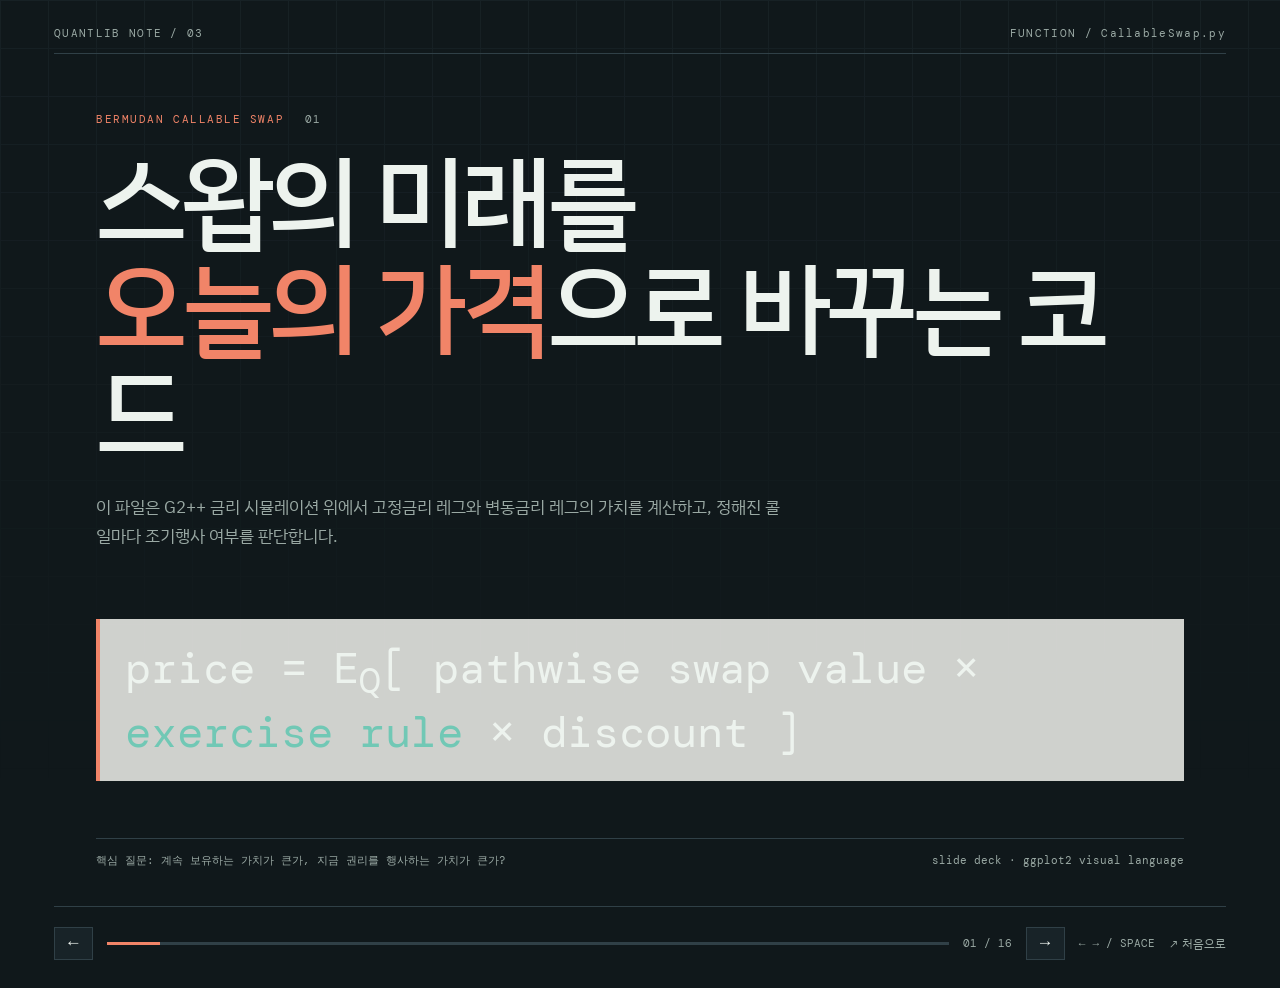
==== docs/index.html @ 8a4e070f "Add CallableSwap presentation and project files" ====
<!doctype html>
<html lang="ko">
<head>
  <meta charset="utf-8">
  <meta name="viewport" content="width=device-width, initial-scale=1">
  <title>CallableSwap.py / Code Walkthrough</title>
  <link rel="stylesheet" href="callableswap-slides.css">
</head>
<body>
  <main class="deck" aria-label="CallableSwap.py 금융공학 코드 설명 프레젠테이션">
    <div class="topline"><span>QUANTLIB NOTE / 03</span><span>FUNCTION / CallableSwap.py</span></div>
    <div class="slides">
      <section class="slide active">
        <div class="eyebrow">BERMUDAN CALLABLE SWAP <span class="section-number">01</span></div>
        <h1>스왑의 미래를<br><em>오늘의 가격</em>으로 바꾸는 코드</h1>
        <p class="lead">이 파일은 G2++ 금리 시뮬레이션 위에서 고정금리 레그와 변동금리 레그의 가치를 계산하고, 정해진 콜일마다 조기행사 여부를 판단합니다.</p>
        <div class="hero-equation"><span>price</span> = E<sub>Q</sub>[ <span>pathwise swap value</span> × <span>exercise rule</span> × <span>discount</span> ]</div>
        <div class="footer-note"><span>핵심 질문: 계속 보유하는 가치가 큰가, 지금 권리를 행사하는 가치가 큰가?</span><span>slide deck · ggplot2 visual language</span></div>
      </section>

      <section class="slide">
        <div class="eyebrow">00 / MAP</div><h2>코드의 전체 흐름은<br><strong>가격 결정 파이프라인</strong>입니다</h2>
        <div class="flow">
          <div class="flow-step"><small>01</small><b>Contract</b><span>일정, 방향, 금리, 스프레드, 명목금액</span></div><div class="flow-arrow">→</div>
          <div class="flow-step"><small>02</small><b>Simulation</b><span>x(t), y(t), phi(t)로 short rate 경로 구성</span></div><div class="flow-arrow">→</div>
          <div class="flow-step"><small>03</small><b>Cash flows</b><span>고정·변동 레그를 call date에서 현재가치화</span></div><div class="flow-arrow">→</div>
          <div class="flow-step"><small>04</small><b>Exercise</b><span>LSM으로 continuation value를 추정</span></div><div class="flow-arrow">→</div>
          <div class="flow-step"><small>05</small><b>Price</b><span>경로별 payoff를 오늘로 할인해 평균</span></div>
        </div>
        <div class="code-strip"><code>price_callable_swap(...)</code><span>가 호출하는 핵심 내부 함수</span><b>_build_schedule · _prepare_swap_cashflows · _lsm_regression</b></div>
      </section>

      <section class="slide">
        <div class="eyebrow">01 / CONTRACT & VALIDATION</div><h2>먼저 날짜와 계약 방향을<br><em>계산 가능한 상태</em>로 고정합니다</h2>
        <div class="grid-two">
          <article class="panel"><div class="panel-label">INPUT CONTRACT</div><h3>가격 함수의 공개 입력</h3><p><span class="mono">valuation_date</span>부터 <span class="mono">maturity</span>까지의 기간, 콜일 배열, receiver/payer 방향, call right, fixed rate와 floating spread를 받습니다.</p><div class="tag-row"><span class="tag">receiver_payer</span><span class="tag">call_right</span><span class="tag">notional</span><span class="tag">fixed_leg_tenor</span><span class="tag">floating_leg_tenor</span></div></article>
          <article class="panel"><div class="panel-label">GUARDRAILS</div><h3>조용한 오류를 먼저 차단</h3><p>시뮬레이션의 x/y shape, times 길이, 양수 dt, valuation date 일치 여부, call date의 위치를 검증합니다. 이 검증이 실패하면 숫자를 만들기 전에 즉시 예외를 냅니다.</p><div class="annotation">금융 계산에서 날짜가 한 칸 밀리는 오류는 문법 오류보다 위험합니다. 따라서 date → index 변환 전에 경계조건을 명시합니다.</div></article>
        </div>
        <div class="code-strip"><code>if valuation_date != simulation_today: raise ValueError(...)</code><b>모형의 시간축과 계약의 평가 기준일을 일치시킴</b></div>
      </section>

      <section class="slide">
        <div class="eyebrow">02 / SCHEDULE</div><h2>실제 날짜를<br><strong>시뮬레이션 격자</strong>에 투영합니다</h2>
        <p class="small-lead">QuantLib의 <span class="mono">Schedule</span>은 TARGET calendar와 Modified Following 규칙으로 현금흐름 날짜를 만들고, 이후 각 날짜는 균일 시간 격자의 정수 인덱스로 변환됩니다.</p>
        <div class="schedule"><div class="schedule-line"></div><div class="date-points"><div class="date-point"><b>t₀</b><i></i><span>valuation</span></div><div class="date-point"><b>t₁</b><i></i><span>coupon / fixing</span></div><div class="date-point call"><b>t₂</b><i></i><span>call date</span></div><div class="date-point"><b>t₃</b><i></i><span>payment</span></div><div class="date-point call"><b>t₄</b><i></i><span>call date</span></div><div class="date-point"><b>t₅</b><i></i><span>maturity</span></div></div><div class="schedule-legend"><span><i></i> cash flow / simulation point</span><span><i class="coral"></i> exercise opportunity</span></div></div>
        <div class="formula-box"><span class="coral">t</span> = day_counter.yearFraction(valuation_date, date)<br><span class="teal">index</span> = int(round(t / dt))</div>
        <p class="formula-caption">코드의 <span class="mono">_date_to_simulation_index()</span>는 날짜를 직접 비교하지 않고, 시뮬레이션이 이해하는 좌표로 바꿉니다.</p>
      </section>

      <section class="slide">
        <div class="eyebrow">03 / G2++ SHORT RATE</div><h2>경로의 금리는<br><em>세 조각의 합</em>으로 읽습니다</h2>
        <div class="grid-two">
          <div><div class="formula-box"><span class="coral">r(t)</span> = <span class="yellow">phi(t)</span> + <span class="teal">x(t)</span> + <span class="blue">y(t)</span><br><br>dx = −a·x·dt + sigma·dW₁<br>dy = −b·y·dt + eta·dW₂<br>corr(dW₁, dW₂) = rho</div><p class="formula-caption">이 파일은 x와 y를 새로 시뮬레이션하지 않고, simulation dictionary에서 읽습니다.</p></div>
          <div><div class="plot"><div class="plot-line one"></div><div class="plot-line two"></div><div class="plot-line three"></div><span class="plot-label top">short rate</span><span class="plot-label bottom">time</span><div class="plot-axis"><span>0</span><span>call 1</span><span>call 2</span><span>maturity</span></div></div><p class="formula-caption"><span class="mono">phi</span>는 시장 커브를 붙잡고, x/y는 미래 금리의 확률적 움직임을 제공합니다.</p></div>
        </div>
        <div class="code-strip"><code>short_rates = x_paths + y_paths + phi[np.newaxis, :]</code><b>(n_paths, n_times) broadcasting으로 전 경로를 한 번에 생성</b></div>
      </section>

      <section class="slide">
        <div class="eyebrow">04 / CUMULATIVE DISCOUNTING</div><h2>할인은 매번 적분하지 않고<br><strong>누적값의 비율</strong>로 재사용합니다</h2>
        <div class="matrix-flow"><div class="matrix-card"><span class="shape">INPUT</span><b>r[path, time]</b><p>각 경로의 단기금리. trapezoidal rule로 시간구간 적분</p></div><div class="matrix-arrow">→</div><div class="matrix-card"><span class="shape">CACHE</span><b>I(0,t)</b><p>경로별 누적 적분을 한 번만 계산</p></div><div class="matrix-arrow">→</div><div class="matrix-card"><span class="shape">QUERY</span><b>DF(i,j)</b><p>exp(−(I(0,j) − I(0,i))) = DF(0,j) / DF(0,i)</p></div></div>
        <div class="formula-box"><span class="coral">increments</span> = 0.5 × (r[:, :-1] + r[:, 1:]) × dt<br><span class="teal">cumulative_integral[:, 1:]</span> = cumsum(increments, axis=1)<br><span class="yellow">cumulative_df</span> = exp(−cumulative_integral)</div>
        <p class="formula-caption">이 최적화가 뒤의 fixed leg, floating leg, continuation discount, valuation-date discount를 모두 지탱합니다.</p>
      </section>

      <section class="slide">
        <div class="eyebrow">05 / SWAP VALUE</div><h2>콜일의 스왑 가치는<br><em>두 레그의 현재가치 차이</em>입니다</h2>
        <table class="leg-table"><thead><tr><th>LEG</th><th>CODE IDEA</th><th>FINANCIAL MEANING</th></tr></thead><tbody><tr><td>FIXED</td><td>fixed_rate × accrual × notional × P(call, pay)</td><td>미래 고정 쿠폰을 콜일 기준으로 할인</td></tr><tr><td>FLOATING</td><td>(forward + spread) × accrual × notional × P(call, pay)</td><td>P(call, start) / P(call, pay)로 forward 생성</td></tr><tr><td>SWAP</td><td>fixed_pv − floating_pv</td><td>Receiver의 관점. Payer는 부호를 반전</td></tr></tbody></table>
        <div class="formula-box"><span class="coral">L_fixed</span> = Σ K · alphaᵢ · N · P(t, Tᵢ)<br><span class="teal">L_float</span> = Σ [(P(t, Sᵢ) / P(t, Tᵢ) − 1) / tauᵢ + spread] · tauᵢ · N · P(t, Tᵢ)<br><span class="yellow">V_swap(t)</span> = L_fixed − L_float &nbsp; (RECEIVER)</div>
        <div class="annotation">floating leg에서 forward와 discount가 같은 경로의 cumulative DF에서 나오므로, 모델의 금리 상태와 현금흐름 평가가 일관됩니다.</div>
      </section>

      <section class="slide">
        <div class="eyebrow">06 / VECTORISATION</div><h2>Python loop는 콜일에만 남기고<br><strong>경로 계산은 NumPy로 묶습니다</strong></h2>
        <div class="grid-two"><article class="panel"><div class="panel-label">BEFORE</div><h3>비싼 중첩 반복</h3><p>path → call date → payment cash flow 순서로 Python에서 반복하면 경로 수와 현금흐름 수가 곱해집니다.</p><div class="formula-box">for path in paths:<br>&nbsp;&nbsp;for call in calls:<br>&nbsp;&nbsp;&nbsp;&nbsp;for payment in cashflows:</div></article><article class="panel"><div class="panel-label">CURRENT</div><h3>행렬 브로드캐스팅</h3><p>한 콜일에서 모든 path의 discount matrix를 만들고, payment 축으로 합산합니다. 명시적 path loop가 사라집니다.</p><div class="formula-box">cumulative_df[:, payment_indices]<br>/ cumulative_df[:, call_index]<br>→ sum(axis=1)</div></article></div>
        <div class="code-strip"><code>discount_factors.shape = (n_paths, n_payments)</code><b>계산량은 남지만 Python interpreter overhead를 줄임</b></div>
      </section>

      <section class="slide">
        <div class="eyebrow">07 / EXERCISE PAYOFF</div><h2>콜 권리는<br><em>스왑 가치의 부호</em>로 결정됩니다</h2>
        <p class="small-lead">이 구현에서 call right는 receiver 또는 payer입니다. 같은 swap position이라도 누가 권리를 행사하는지에 따라 유리한 방향이 달라집니다.</p>
        <div class="decision-grid"><div class="decision-card continuation"><small>UNDERLYING SWAP</small><strong>V_swap</strong><span>Receiver: fixed − floating<br>Payer: floating − fixed</span></div><div class="versus">→</div><div class="decision-card exercise"><small>EXERCISE VALUE</small><strong>max(benefit, 0)</strong><span>자기 포지션을 종료하거나<br>상대방에게 종료를 요구하는 권리</span></div></div>
        <div class="formula-box"><span class="coral">call_right = RECEIVER</span><br>receiver_payer == RECEIVER → max(−V_swap, 0)<br>receiver_payer == PAYER &nbsp;&nbsp;→ max(V_swap, 0)<br><br><span class="teal">call_right = PAYER</span>도 같은 논리로 자신의 불리한 포지션을 반대 방향에서 읽습니다.</div>
        <div class="annotation">이 단계의 반환값은 아직 오늘의 가격이 아닙니다. 각 콜일에 “그때 행사하면 얻는 가치”를 저장한 exercise_values 행렬입니다.</div>
      </section>

      <section class="slide">
        <div class="eyebrow">08 / LSM REGRESSION</div><h2>미래의 선택 가치를<br><strong>현재 상태에서 추정</strong>합니다</h2>
        <div class="regression"><div><p class="small-lead">Longstaff-Schwartz는 실제로 미래 경로를 모두 아는 것이 아니라, 현재의 상태변수 x, y가 주어졌을 때 continuation value의 조건부 기대값을 회귀로 근사합니다.</p><div class="basis"><span>1</span><span>x</span><span>y</span><span>x²</span><span>x·y</span><span>y²</span></div><p class="formula-caption">A · beta ≈ continuation_value<br>continuation_estimate = A · beta</p></div><div><div class="scatter"><i class="point p1"></i><i class="point p2"></i><i class="point p3"></i><i class="point p4"></i><i class="point p5"></i><i class="point p6"></i></div><p class="formula-caption">점: 경로별 미래가치 · 선: 상태변수 기반 조건부 추정치</p></div></div>
        <div class="formula-box"><span class="coral">A</span> = [1, x, y, x², x·y, y²]<br><span class="teal">beta</span> = np.linalg.lstsq(A, continuation_value)<br><span class="yellow">estimate</span> = A @ beta</div>
        <div class="annotation">경로 수가 basis 차원보다 작으면 평균 continuation value를 사용합니다. 이는 회귀가 불안정해지는 작은 샘플의 fallback입니다.</div>
      </section>

      <section class="slide">
        <div class="eyebrow">09 / BACKWARD INDUCTION</div><h2>가장 먼 콜일부터<br><em>시간을 거꾸로 읽습니다</em></h2>
        <div class="backward"><div class="backward-row"><span>last call</span><div>straight swap value</div><div>exercise value</div><div>initialize option_values</div></div><div class="backward-row current"><span>call k</span><div>future option value</div><div>discount to call k</div><div>LSM estimate → exercise?</div></div><div class="backward-row"><span>call k−1</span><div>updated selected paths</div><div>discount again</div><div>repeat</div></div><div class="backward-row"><span>today</span><div>selected payoff</div><div>discount to t₀</div><div>Monte Carlo mean</div></div></div>
        <div class="rule"><span>exercise_now =</span> exercise_value <b>&gt;</b> continuation_estimate<br><span>selected paths</span>만 option_values와 exercise_date_index를 갱신합니다.</div>
        <p class="formula-caption">이미 행사한 경로는 <span class="mono">alive = ~exercised</span>에서 제외합니다. Bermudan exercise의 “한 번만 행사” 조건을 배열 상태로 관리하는 부분입니다.</p>
      </section>

      <section class="slide">
        <div class="eyebrow">10 / TODAY'S PRICE</div><h2>행사된 payoff를 오늘로 가져와<br><strong>경로 평균</strong>을 냅니다</h2>
        <div class="metrics"><div class="metric"><small>PATHWISE VALUE</small><strong>PVₚ</strong><span>선택된 콜일의 option value × DF(call, today)</span></div><div class="metric"><small>MONTE CARLO PRICE</small><strong>mean(PVₚ)</strong><span>경로별 현재가치의 산술평균</span></div><div class="metric"><small>STATISTICAL ERROR</small><strong>σ / √N</strong><span>표본 표준편차로 standard error 계산</span></div></div>
        <div class="formula-box"><span class="coral">present_values[exercised_mask]</span> = option_values × cumulative_df[path, selected_call] / cumulative_df[path, 0]<br><span class="teal">price</span> = np.mean(present_values)<br><span class="yellow">95% CI</span> = price ± 1.96 × standard_error</div>
        <div class="annotation">결과의 핵심은 가격 하나만이 아닙니다. 경로별 PV, 행사일 인덱스, 콜일별 exercise statistics가 함께 반환되어 모델의 결정을 진단할 수 있습니다.</div>
      </section>

      <section class="slide">
        <div class="eyebrow">11 / RESULT CONTRACT</div><h2>가격과 진단 데이터를<br><em>하나의 result dictionary</em>로 묶습니다</h2>
        <div class="output-grid"><div class="tree"><b>result</b><div class="tree-row"><span>Price</span><span>Standard Error</span><span>95% CI</span></div><div class="tree-row"><span>Exercise Statistics</span><span>Path Values</span><span>Exercise Date Index</span></div><div class="tree-row"><span>Swap Values</span><span>Exercise Values</span><span>Short Rate Paths</span></div><div class="tree-row"><span>Phi Path</span><span>Fixed Rate</span><span>Notional</span></div></div><div class="panel"><div class="panel-label">WHY IT MATTERS</div><ul class="check-list"><li>가격이 어떤 콜 정책에서 나왔는지 추적</li><li>날짜별 행사 비율로 경제적 직관 확인</li><li>경로 배열을 재분석하거나 시각화</li><li>print 함수와 웹/Excel 계층이 재사용</li></ul></div></div>
        <div class="code-strip"><code>print_callable_swap_result(result)</code><b>표시 계층과 계산 계층을 분리</b></div>
      </section>

      <section class="slide">
        <div class="eyebrow">12 / ZERO COUPON VARIANT</div><h2>같은 엔진으로<br><strong>Zero Coupon Callable Bond</strong>도 가격화합니다</h2>
        <div class="grid-two"><article class="panel"><div class="panel-label">BOND VALUE</div><h3>상환액과 콜 가격</h3><p>만기 상환액은 <span class="mono">notional × (1 + rate)^t</span>로 만들고, 콜일의 accrued value를 행사 가격으로 사용합니다.</p><div class="formula-box"><span class="coral">B(T)</span> = N(1 + z)<sup>τ(trade,T)</sup><br><span class="teal">CallPrice(t)</span> = N(1 + z)<sup>τ(trade,t)</sup></div></article><article class="panel"><div class="panel-label">OPTION LOGIC</div><h3>straight bond와 비교</h3><p>콜일의 straight bond value와 call price를 비교하고, continuation estimate보다 call price가 낮으면 발행자가 상환합니다.</p><div class="formula-box"><span class="yellow">Callable</span> = min(straight value, call price)<br><span class="teal">Option value</span> = straight price − callable price</div></article></div>
        <div class="annotation">swap 버전은 exercise payoff를 별도로 계산하지만, zero-coupon 버전은 채권 가치와 call price의 최소값을 backward induction하는 구조입니다.</div>
      </section>

      <section class="slide">
        <div class="eyebrow">13 / REVIEW NOTES</div><h2>이 코드에서 읽어야 할<br><em>금융공학적 가정</em></h2>
        <div class="grid-two"><article class="panel"><div class="panel-label">MODEL ASSUMPTIONS</div><h3>무엇을 가정하는가</h3><p>G2++ short-rate paths가 위험중립 평가에 적합하고, deterministic shift phi가 초기 커브를 맞춘다고 봅니다. 현금흐름은 pathwise discount factor로 평가합니다.</p></article><article class="panel"><div class="panel-label">NUMERICAL ASSUMPTIONS</div><h3>무엇이 근사인가</h3><p>날짜를 uniform grid index로 반올림하고, 할인 적분은 trapezoidal rule을 사용합니다. LSM continuation value는 제한된 polynomial basis로 근사합니다.</p></article><article class="panel"><div class="panel-label">DIAGNOSTICS</div><h3>무엇을 점검할까</h3><p>call index가 중복되지 않는지, maturity가 simulation horizon 안에 있는지, 행사 비율이 비정상적으로 0% 또는 100%에 몰리지 않는지 봅니다.</p></article><article class="panel"><div class="panel-label">PERFORMANCE</div><h3>무엇을 빠르게 했는가</h3><p>cumulative DF 캐시, 사전 계산된 schedule index, NumPy broadcasting, 행렬 LSM으로 반복 계산을 줄였습니다.</p></article></div>
        <div class="code-strip"><code>CallableSwap.py</code><b>가격 숫자보다 먼저, 시간축·부호·조건부 기대값의 의미를 검증</b></div>
      </section>

      <section class="slide">
        <div class="eyebrow">14 / TAKEAWAY</div><h2>이 파일의 한 문장 요약은<br><strong>“선택이 있는 스왑을 경로별로 가격화한다”</strong>입니다</h2>
        <p class="lead">시장에 맞춘 G2++ 경로에서 각 콜일의 swap value를 계산하고, LSM으로 미래 유지가치를 추정한 뒤, 행사된 payoff를 평가일로 할인해 Monte Carlo 평균을 얻습니다.</p>
        <div class="hero-equation"><span>simulation</span> → <span>discounted cash flows</span> → <span>LSM exercise</span> → <span>price + diagnostics</span></div>
        <div class="footer-note"><span>다음 읽을 파일: G2Simulation.py · Callablehybridbond.py · SwaptionVolCalib.py</span><span><a href="index.html">처음으로 ↗</a></span></div>
      </section>
    </div>
    <nav class="controls"><button id="prev" aria-label="이전 슬라이드">←</button><div class="progress"><span id="fill"></span></div><span class="counter" id="counter">01 / 16</span><button id="next" aria-label="다음 슬라이드">→</button><span class="hint">← → / SPACE</span><a href="index.html">↗ 처음으로</a></nav>
  </main>
  <script>
    const slides = [...document.querySelectorAll('.slide')];
    const fill = document.querySelector('#fill');
    const counter = document.querySelector('#counter');
    let current = 0;
    function show(index) { current = (index + slides.length) % slides.length; slides.forEach((slide, i) => slide.classList.toggle('active', i === current)); fill.style.width = `${((current + 1) / slides.length) * 100}%`; counter.textContent = `${String(current + 1).padStart(2, '0')} / ${String(slides.length).padStart(2, '0')}`; window.scrollTo({top: 0, behavior: 'smooth'}); }
    document.querySelector('#prev').addEventListener('click', () => show(current - 1));
    document.querySelector('#next').addEventListener('click', () => show(current + 1));
    document.addEventListener('keydown', event => { if (['ArrowRight', ' ', 'PageDown'].includes(event.key)) { event.preventDefault(); show(current + 1); } if (['ArrowLeft', 'PageUp'].includes(event.key)) { event.preventDefault(); show(current - 1); } });
    show(0);
  </script>
</body>
</html>
---- docs/callableswap-slides.css ----
@import url('https://fonts.googleapis.com/css2?family=DM+Mono:wght@400;500&family=IBM+Plex+Sans+KR:wght@400;500;600;700&family=Space+Grotesk:wght@400;500;600;700&display=swap');
:root { --paper:#10181b; --ink:#edf3ee; --muted:#9aa9a4; --grid:#304047; --coral:#f18468; --teal:#71c8b5; --blue:#8eb9d4; --yellow:#e9c46a; --panel:#182328; }
* { box-sizing:border-box; } html,body { margin:0; min-height:100%; } body { background:var(--paper); color:var(--ink); font-family:'IBM Plex Sans KR','Space Grotesk',sans-serif; }
body:before { content:''; position:fixed; inset:0; pointer-events:none; opacity:.24; background-image:linear-gradient(var(--grid) 1px,transparent 1px),linear-gradient(90deg,var(--grid) 1px,transparent 1px); background-size:48px 48px; mask-image:linear-gradient(to bottom,black,transparent 88%); }
.deck { width:min(1320px,100%); min-height:100vh; margin:auto; padding:26px 54px 28px; display:flex; flex-direction:column; position:relative; }
.topline { display:flex; justify-content:space-between; color:var(--muted); font:11px 'DM Mono',monospace; letter-spacing:.12em; border-bottom:1px solid var(--grid); padding-bottom:13px; }.slides { flex:1; position:relative; min-height:650px; }.slide { display:none; min-height:650px; padding:58px 3.3vw 38px; animation:rise .4s ease both; }.slide.active { display:block; } @keyframes rise { from { opacity:0; transform:translateY(10px); } to { opacity:1; transform:none; } }
.eyebrow { color:var(--coral); font:11px 'DM Mono',monospace; letter-spacing:.14em; margin-bottom:20px; }.section-number { color:var(--muted); font:11px 'DM Mono',monospace; margin-left:12px; } h1,h2,h3,p { margin-top:0; } h1,h2 { font-weight:500; letter-spacing:-.045em; line-height:1.04; } h1 { font-size:clamp(54px,8vw,105px); max-width:1050px; margin-bottom:26px; } h2 { font-size:clamp(37px,5.2vw,70px); max-width:1030px; margin-bottom:18px; } h1 em,h2 em { color:var(--coral); font-style:normal; } h1 strong,h2 strong { color:var(--teal); font-weight:500; } .lead { max-width:690px; color:var(--muted); line-height:1.75; font-size:17px; }.small-lead { max-width:720px; color:var(--muted); line-height:1.7; }.mono { font-family:'DM Mono',monospace; }
.hero-equation { margin:68px 0 57px; padding:21px 25px; border-left:4px solid var(--coral); background:rgba(251,250,246,.82); color:var(--ink); font:clamp(23px,3.4vw,48px) 'DM Mono',monospace; box-shadow:0 1px 0 rgba(39,49,58,.08); }.hero-equation span:nth-child(2) { color:var(--coral); }.hero-equation span:nth-child(4) { color:var(--teal); }.hero-equation span:nth-child(6) { color:var(--blue); }.footer-note { border-top:1px solid var(--grid); padding-top:14px; display:flex; justify-content:space-between; color:var(--muted); font:11px 'DM Mono',monospace; }
.flow { display:grid; grid-template-columns:repeat(5,1fr); gap:0; align-items:stretch; margin:52px 0 48px; }.flow-step { background:var(--panel); border-top:3px solid var(--teal); padding:20px 16px; min-height:142px; }.flow-step:nth-child(3) { border-color:var(--coral); }.flow-step:nth-child(5) { border-color:var(--blue); }.flow-step small { color:var(--coral); font:10px 'DM Mono',monospace; }.flow-step b { display:block; margin:13px 0 8px; font-size:18px; }.flow-step span { color:var(--muted); font-size:12px; line-height:1.45; }.flow-arrow { align-self:center; text-align:center; color:var(--coral); font-size:22px; }
.grid-two { display:grid; grid-template-columns:1fr 1fr; gap:28px; margin:42px 0; }.panel { border:1px solid var(--grid); background:rgba(251,250,246,.82); padding:23px; }.panel-label { color:var(--coral); font:10px 'DM Mono',monospace; letter-spacing:.1em; }.panel h3 { margin:14px 0 10px; font-size:23px; font-weight:500; }.panel p { color:var(--muted); font-size:14px; line-height:1.65; }.tag-row { display:flex; flex-wrap:wrap; gap:8px; margin-top:18px; }.tag { border:1px solid var(--grid); padding:7px 9px; color:var(--teal); font:10px 'DM Mono',monospace; background:var(--paper); }
.code-strip { display:flex; align-items:center; flex-wrap:wrap; gap:14px; border-top:1px solid var(--grid); border-bottom:1px solid var(--grid); padding:14px 0; color:var(--muted); font-size:12px; }.code-strip code { color:var(--ink); font:12px 'DM Mono',monospace; }.code-strip code:first-child { color:var(--coral); }.code-strip b { margin-left:auto; font-weight:400; }
.schedule { margin:47px 0 40px; border-bottom:2px solid var(--ink); padding-bottom:10px; position:relative; }.schedule-line { height:2px; background:var(--teal); position:absolute; left:2%; right:2%; top:49px; }.date-points { position:relative; display:flex; justify-content:space-between; }.date-point { display:flex; flex-direction:column; align-items:center; gap:11px; width:13%; z-index:1; }.date-point i { width:13px; height:13px; border-radius:50%; background:var(--teal); border:3px solid var(--paper); box-shadow:0 0 0 1px var(--teal); }.date-point.call i { background:var(--coral); box-shadow:0 0 0 1px var(--coral); }.date-point b { font:11px 'DM Mono',monospace; }.date-point span { color:var(--muted); font-size:11px; text-align:center; }.schedule-legend { margin-top:22px; display:flex; gap:20px; color:var(--muted); font-size:12px; }.schedule-legend i { display:inline-block; width:8px; height:8px; border-radius:50%; background:var(--teal); margin-right:6px; }.schedule-legend i.coral { background:var(--coral); }
.formula-box { background:#26343b; color:#f9f7f0; padding:25px 28px; font:15px/2 'DM Mono',monospace; overflow:auto; }.formula-box .coral { color:#f6a58e; }.formula-box .teal { color:#90d4c9; }.formula-box .blue { color:#9ac2d9; }.formula-box .yellow { color:#f1d48a; }.formula-caption { color:var(--muted); font-size:12px; margin-top:12px; }.annotation { border-left:3px solid var(--yellow); padding:13px 16px; color:var(--muted); background:rgba(233,196,106,.13); font-size:13px; line-height:1.6; }
.plot { border-left:1px solid var(--ink); border-bottom:1px solid var(--ink); min-height:240px; position:relative; background:repeating-linear-gradient(0deg,transparent 0 47px,rgba(216,213,205,.8) 48px),repeating-linear-gradient(90deg,transparent 0 77px,rgba(216,213,205,.7) 78px); }.plot-line { position:absolute; left:4%; right:4%; height:3px; border-radius:3px; transform-origin:left center; }.plot-line.one { top:40%; background:var(--coral); transform:rotate(-5deg) skewY(-8deg); }.plot-line.two { top:54%; background:var(--teal); transform:rotate(4deg) skewY(10deg); }.plot-line.three { top:62%; background:var(--blue); transform:rotate(-2deg) skewY(-13deg); }.plot-label { position:absolute; right:10px; color:var(--muted); font:10px 'DM Mono',monospace; }.plot-label.top { top:14px; }.plot-label.bottom { bottom:10px; }.plot-axis { position:absolute; left:4%; right:4%; bottom:-28px; display:flex; justify-content:space-between; color:var(--muted); font:10px 'DM Mono',monospace; }
.leg-table { width:100%; border-collapse:collapse; margin:36px 0 28px; font-size:13px; }.leg-table th,.leg-table td { text-align:left; border-bottom:1px solid var(--grid); padding:13px 10px; }.leg-table th { color:var(--muted); font:10px 'DM Mono',monospace; letter-spacing:.06em; }.leg-table td:first-child { color:var(--coral); font-family:'DM Mono',monospace; }.leg-table td:nth-child(2) { color:var(--teal); font-family:'DM Mono',monospace; }.leg-table td:last-child { color:var(--muted); }
.matrix-flow { display:grid; grid-template-columns:1fr 70px 1fr 70px 1fr; align-items:center; gap:14px; margin:48px 0; }.matrix-card { min-height:145px; padding:18px; border:1px solid var(--grid); background:var(--panel); }.matrix-card b { display:block; font:17px 'DM Mono',monospace; margin:11px 0; color:var(--teal); }.matrix-card p { color:var(--muted); font-size:12px; line-height:1.5; }.matrix-arrow { color:var(--coral); text-align:center; font-size:25px; }.shape { color:var(--coral); font:11px 'DM Mono',monospace; }
.decision-grid { display:grid; grid-template-columns:1fr 90px 1fr; align-items:center; gap:20px; margin:53px 0 35px; }.decision-card { padding:25px; border:1px solid var(--grid); background:var(--panel); min-height:155px; }.decision-card.continuation { border-top:4px solid var(--blue); }.decision-card.exercise { border-top:4px solid var(--coral); }.decision-card small { color:var(--muted); font:10px 'DM Mono',monospace; }.decision-card strong { display:block; margin:13px 0 7px; font-size:21px; font-weight:500; }.decision-card span { color:var(--muted); font-size:13px; }.versus { text-align:center; color:var(--coral); font:500 22px 'DM Mono',monospace; }.rule { padding:18px 22px; background:#26343b; color:#fff; font:14px 'DM Mono',monospace; }.rule b { color:#90d4c9; }.rule span { color:#f6a58e; }
.regression { display:grid; grid-template-columns:1fr 1fr; gap:38px; align-items:center; margin:45px 0; }.basis { display:grid; grid-template-columns:repeat(3,1fr); gap:8px; }.basis span { border:1px solid var(--grid); padding:14px 10px; text-align:center; color:var(--teal); font:12px 'DM Mono',monospace; background:var(--panel); }.scatter { height:240px; border-left:1px solid var(--ink); border-bottom:1px solid var(--ink); position:relative; background:repeating-linear-gradient(0deg,transparent 0 47px,rgba(216,213,205,.8) 48px),repeating-linear-gradient(90deg,transparent 0 77px,rgba(216,213,205,.7) 78px); }.scatter:before { content:''; position:absolute; left:5%; right:5%; top:48%; height:2px; background:var(--coral); transform:rotate(-12deg); }.point { position:absolute; width:7px; height:7px; border-radius:50%; background:var(--blue); }.p1 { left:18%; top:70%; }.p2 { left:31%; top:57%; }.p3 { left:45%; top:63%; }.p4 { left:60%; top:37%; }.p5 { left:74%; top:30%; }.p6 { left:86%; top:21%; }
.backward { display:flex; flex-direction:column; gap:9px; margin:38px 0; }.backward-row { display:grid; grid-template-columns:84px 1fr 1fr 1fr; gap:9px; align-items:center; }.backward-row > span { color:var(--muted); font:11px 'DM Mono',monospace; }.backward-row div { padding:15px; border:1px solid var(--grid); background:var(--panel); font-size:12px; }.backward-row div:nth-child(2) { border-left:3px solid var(--blue); }.backward-row div:nth-child(3) { border-left:3px solid var(--coral); }.backward-row div:nth-child(4) { border-left:3px solid var(--teal); }.backward-row.current div { background:#e8f1ee; }
.metrics { display:grid; grid-template-columns:repeat(3,1fr); gap:15px; margin:46px 0 38px; }.metric { border-top:3px solid var(--teal); padding:18px 13px; background:var(--panel); }.metric:nth-child(2) { border-color:var(--coral); }.metric:nth-child(3) { border-color:var(--yellow); }.metric small { display:block; color:var(--muted); font:10px 'DM Mono',monospace; }.metric strong { display:block; font:500 29px 'DM Mono',monospace; margin:15px 0 8px; }.metric span { color:var(--muted); font-size:12px; }.output-grid { display:grid; grid-template-columns:1.25fr .75fr; gap:26px; margin:42px 0; }.tree { border:1px solid var(--grid); padding:20px; background:var(--panel); }.tree b { color:var(--coral); font:16px 'DM Mono',monospace; }.tree-row { display:grid; grid-template-columns:repeat(3,1fr); gap:7px; margin:12px 0 0 23px; }.tree-row span { border:1px solid var(--grid); padding:13px 7px; color:var(--teal); font:10px 'DM Mono',monospace; }.check-list { list-style:none; padding:0; margin:0; }.check-list li { padding:11px 0; border-bottom:1px solid var(--grid); color:var(--muted); font-size:13px; }.check-list li:before { content:'✓'; color:var(--teal); margin-right:9px; font-family:'DM Mono',monospace; }
.controls { display:flex; align-items:center; gap:14px; border-top:1px solid var(--grid); padding-top:20px; }.controls button { border:1px solid var(--grid); background:var(--panel); color:var(--ink); width:39px; height:33px; cursor:pointer; font-size:17px; }.controls button:hover { border-color:var(--coral); color:var(--coral); }.progress { height:3px; background:var(--grid); flex:1; }.progress span { display:block; height:100%; width:7%; background:var(--coral); transition:width .25s; }.counter,.hint { color:var(--muted); font:11px 'DM Mono',monospace; }.controls a { margin-left:auto; color:var(--muted); text-decoration:none; font-size:12px; }.controls a:hover { color:var(--coral); }
@media (max-width:820px) { .deck { padding:19px 20px 24px; }.slides,.slide { min-height:730px; }.slide { padding:45px 0 35px; }.grid-two,.regression,.output-grid { grid-template-columns:1fr; }.flow { grid-template-columns:1fr; gap:8px; }.flow-arrow { transform:rotate(90deg); }.flow-step { min-height:auto; }.matrix-flow { grid-template-columns:1fr; gap:8px; }.matrix-arrow { transform:rotate(90deg); }.decision-grid { grid-template-columns:1fr; gap:12px; }.versus { transform:rotate(90deg); }.metrics { grid-template-columns:1fr; }.backward-row { grid-template-columns:58px 1fr; }.backward-row div:nth-child(3),.backward-row div:nth-child(4) { grid-column:2; }.code-strip b { width:100%; margin-left:0; }.footer-note { display:block; line-height:1.8; }.footer-note span { display:block; }.topline { font-size:9px; }.controls a,.hint { display:none; }.schedule { overflow:hidden; }.date-point span { font-size:9px; }.formula-box { font-size:12px; } }
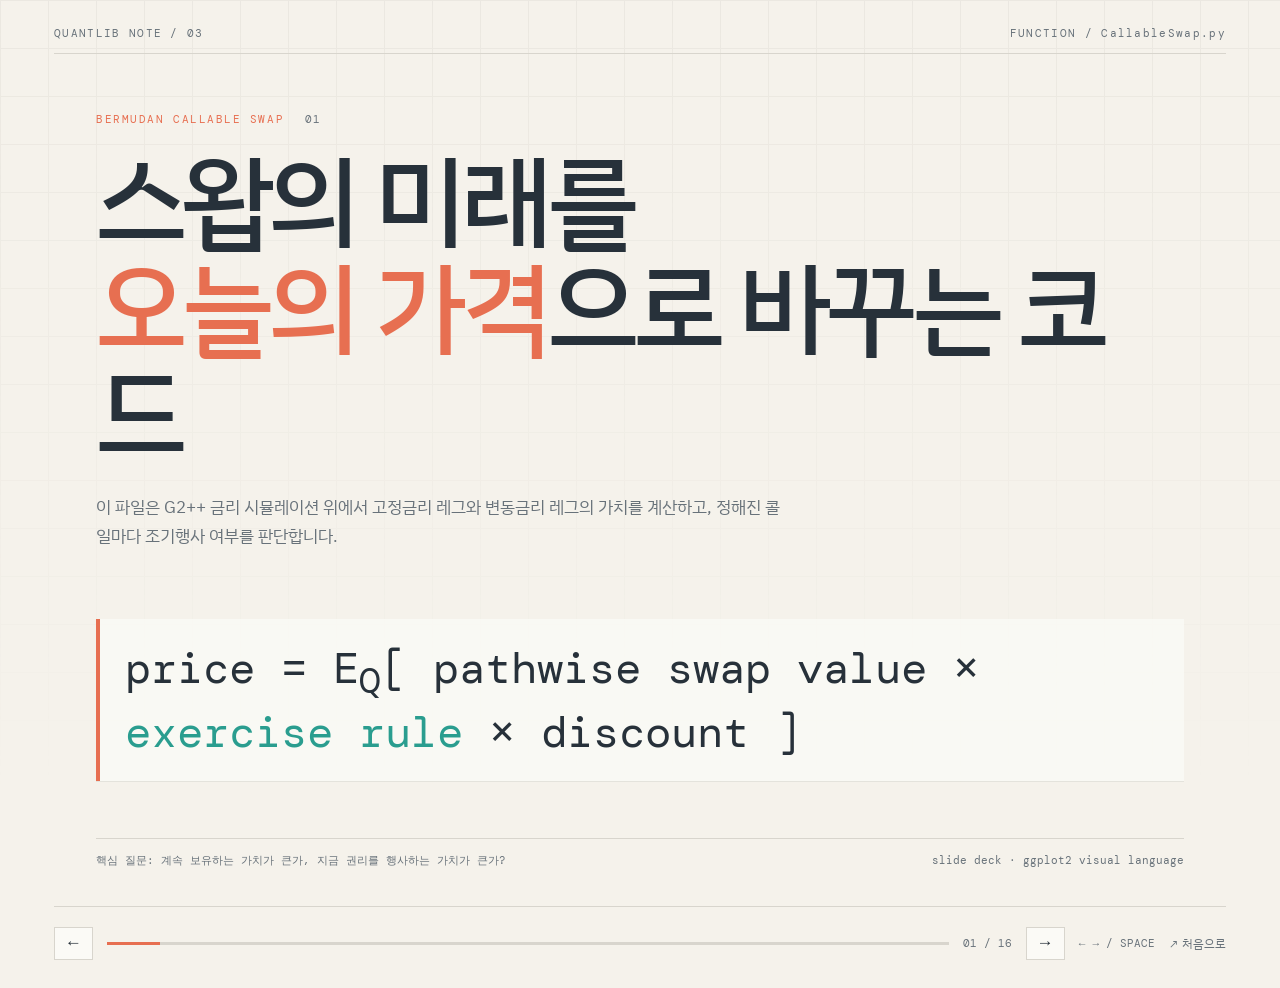
==== commit 421f73af: "Refresh light presentation theme cache" ====
--- a/docs/index.html
+++ b/docs/index.html
@@ -4,7 +4,7 @@
   <meta charset="utf-8">
   <meta name="viewport" content="width=device-width, initial-scale=1">
   <title>CallableSwap.py / Code Walkthrough</title>
-  <link rel="stylesheet" href="callableswap-slides.css">
+  <link rel="stylesheet" href="callableswap-slides.css?v=light-20260911">
 </head>
 <body>
   <main class="deck" aria-label="CallableSwap.py 금융공학 코드 설명 프레젠테이션">
--- a/docs/callableswap-slides.css
+++ b/docs/callableswap-slides.css
@@ -1,7 +1,7 @@
 @import url('https://fonts.googleapis.com/css2?family=DM+Mono:wght@400;500&family=IBM+Plex+Sans+KR:wght@400;500;600;700&family=Space+Grotesk:wght@400;500;600;700&display=swap');
-:root { --paper:#10181b; --ink:#edf3ee; --muted:#9aa9a4; --grid:#304047; --coral:#f18468; --teal:#71c8b5; --blue:#8eb9d4; --yellow:#e9c46a; --panel:#182328; }
+:root { --paper:#f5f2eb; --ink:#27313a; --muted:#68727a; --grid:#d8d5cd; --coral:#e76f51; --teal:#2a9d8f; --blue:#457b9d; --yellow:#e9c46a; --panel:#fbfaf6; }
 * { box-sizing:border-box; } html,body { margin:0; min-height:100%; } body { background:var(--paper); color:var(--ink); font-family:'IBM Plex Sans KR','Space Grotesk',sans-serif; }
-body:before { content:''; position:fixed; inset:0; pointer-events:none; opacity:.24; background-image:linear-gradient(var(--grid) 1px,transparent 1px),linear-gradient(90deg,var(--grid) 1px,transparent 1px); background-size:48px 48px; mask-image:linear-gradient(to bottom,black,transparent 88%); }
+body:before { content:''; position:fixed; inset:0; pointer-events:none; opacity:.34; background-image:linear-gradient(var(--grid) 1px,transparent 1px),linear-gradient(90deg,var(--grid) 1px,transparent 1px); background-size:48px 48px; mask-image:linear-gradient(to bottom,black,transparent 88%); }
 .deck { width:min(1320px,100%); min-height:100vh; margin:auto; padding:26px 54px 28px; display:flex; flex-direction:column; position:relative; }
 .topline { display:flex; justify-content:space-between; color:var(--muted); font:11px 'DM Mono',monospace; letter-spacing:.12em; border-bottom:1px solid var(--grid); padding-bottom:13px; }.slides { flex:1; position:relative; min-height:650px; }.slide { display:none; min-height:650px; padding:58px 3.3vw 38px; animation:rise .4s ease both; }.slide.active { display:block; } @keyframes rise { from { opacity:0; transform:translateY(10px); } to { opacity:1; transform:none; } }
 .eyebrow { color:var(--coral); font:11px 'DM Mono',monospace; letter-spacing:.14em; margin-bottom:20px; }.section-number { color:var(--muted); font:11px 'DM Mono',monospace; margin-left:12px; } h1,h2,h3,p { margin-top:0; } h1,h2 { font-weight:500; letter-spacing:-.045em; line-height:1.04; } h1 { font-size:clamp(54px,8vw,105px); max-width:1050px; margin-bottom:26px; } h2 { font-size:clamp(37px,5.2vw,70px); max-width:1030px; margin-bottom:18px; } h1 em,h2 em { color:var(--coral); font-style:normal; } h1 strong,h2 strong { color:var(--teal); font-weight:500; } .lead { max-width:690px; color:var(--muted); line-height:1.75; font-size:17px; }.small-lead { max-width:720px; color:var(--muted); line-height:1.7; }.mono { font-family:'DM Mono',monospace; }
